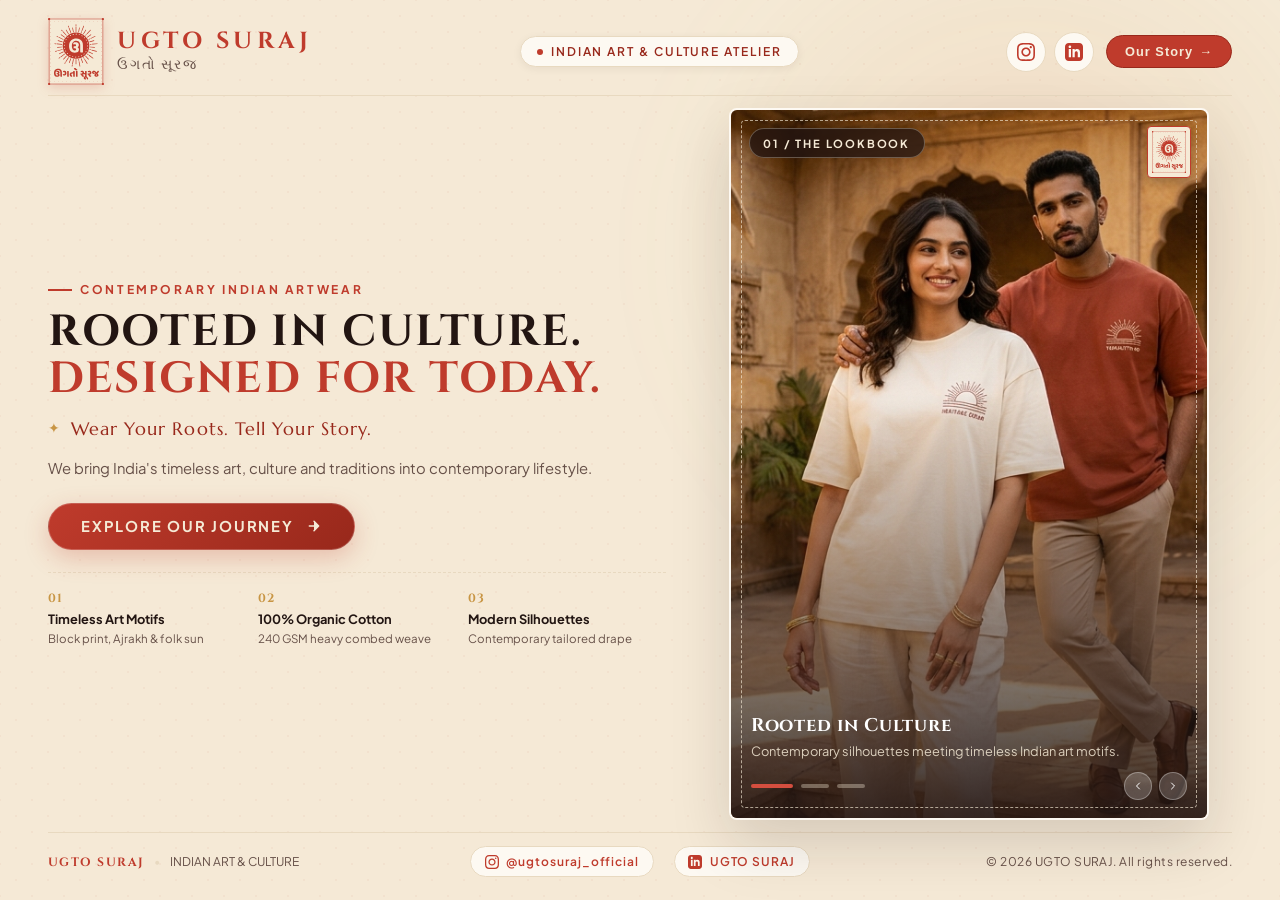
==== index.html @ 5a7ede19 "first commit" ====
<!DOCTYPE html>
<html lang="en">

<head>
  <!-- Google Tag Manager -->
  <script>(function (w, d, s, l, i) {
      w[l] = w[l] || []; w[l].push({
        'gtm.start':
          new Date().getTime(), event: 'gtm.js'
      }); var f = d.getElementsByTagName(s)[0],
        j = d.createElement(s), dl = l != 'dataLayer' ? '&l=' + l : ''; j.async = true; j.src =
          'https://www.googletagmanager.com/gtm.js?id=' + i + dl; f.parentNode.insertBefore(j, f);
    })(window, document, 'script', 'dataLayer', 'GTM-K36KQRTM');</script>
  <!-- End Google Tag Manager -->

  <meta charset="UTF-8">
  <meta name="viewport" content="width=device-width, initial-scale=1.0, viewport-fit=cover">
  <meta http-equiv="X-UA-Compatible" content="ie=edge">

  <!-- Primary Meta Tags -->
  <title>UGTO SURAJ — Rooted in Culture. Designed for Today.</title>
  <meta name="title" content="UGTO SURAJ — Rooted in Culture. Designed for Today.">
  <meta name="description"
    content="We bring India's timeless art, culture and traditions into contemporary fashion through unique T-shirt designs. Wear Your Roots. Tell Your Story.">
  <meta name="keywords"
    content="UGTO SURAJ, Indian art t-shirts, contemporary Indian fashion, cultural graphic tees, terracotta red apparel, Gujarati art clothing, organic cotton Indian tshirts, wearable Indian art, Indian traditions streetwear">
  <meta name="author" content="UGTO SURAJ">
  <meta name="robots" content="index, follow, max-image-preview:large">
  <meta name="theme-color" content="#BF3B2C">

  <!-- Favicon -->
  <link rel="icon" type="image/svg+xml" href="assets/logo.svg">
  <link rel="icon" type="image/png" sizes="32x32" href="assets/logo.png">
  <link rel="apple-touch-icon" href="assets/logo.png">
  <link rel="canonical" href="https://ugtosuraj.com/">

  <!-- Open Graph / Facebook -->
  <meta property="og:type" content="website">
  <meta property="og:url" content="https://ugtosuraj.com/">
  <meta property="og:site_name" content="UGTO SURAJ">
  <meta property="og:title" content="UGTO SURAJ — Rooted in Culture. Designed for Today.">
  <meta property="og:description"
    content="We bring India's timeless art, culture and traditions into contemporary fashion through unique T-shirt designs. Wear Your Roots. Tell Your Story.">
  <meta property="og:image" content="https://ugtosuraj.com/assets/hero-fashion.jpg">
  <meta property="og:image:width" content="1200">
  <meta property="og:image:height" content="630">
  <meta property="og:image:alt" content="UGTO SURAJ — Contemporary Indian Art &amp; Culture T-Shirt Collection">
  <meta property="og:locale" content="en_IN">

  <!-- Twitter Card -->
  <meta name="twitter:card" content="summary_large_image">
  <meta name="twitter:url" content="https://ugtosuraj.com/">
  <meta name="twitter:title" content="UGTO SURAJ — Rooted in Culture. Designed for Today.">
  <meta name="twitter:description"
    content="We bring India's timeless art, culture and traditions into contemporary fashion through unique T-shirt designs. Wear Your Roots. Tell Your Story.">
  <meta name="twitter:image" content="https://ugtosuraj.com/assets/hero-fashion.jpg">

  <!-- Google Fonts Preconnect & Stylesheets -->
  <link rel="preconnect" href="https://fonts.googleapis.com">
  <link rel="preconnect" href="https://fonts.gstatic.com" crossorigin>
  <link
    href="https://fonts.googleapis.com/css2?family=Cinzel:wght@500;600;700;800&family=Marcellus&family=Plus+Jakarta+Sans:wght@400;500;600;700&display=swap"
    rel="stylesheet">

  <!-- Main Stylesheet -->
  <link rel="stylesheet" href="css/style.css">

  <!-- Schema.org JSON-LD Structured Data -->
  <script type="application/ld+json">
  {
    "@context": "https://schema.org",
    "@graph": [
      {
        "@type": "ClothingStore",
        "@id": "https://ugtosuraj.com/#brand",
        "name": "UGTO SURAJ",
        "alternateName": "ઉગતો સૂરજ",
        "url": "https://ugtosuraj.com/",
        "logo": "https://ugtosuraj.com/assets/logo.svg",
        "image": "https://ugtosuraj.com/assets/hero-fashion.jpg",
        "description": "We bring India's timeless art, culture and traditions into contemporary fashion through unique T-shirt designs. Wear Your Roots. Tell Your Story.",
        "slogan": "Wear Your Roots. Tell Your Story.",
        "sameAs": [
          "https://www.instagram.com/ugtosuraj_official/",
          "https://www.linkedin.com/company/ugto-suraj"
        ],
        "priceRange": "$$",
        "address": {
          "@type": "PostalAddress",
          "addressCountry": "IN"
        }
      },
      {
        "@type": "WebSite",
        "@id": "https://ugtosuraj.com/#website",
        "url": "https://ugtosuraj.com/",
        "name": "UGTO SURAJ",
        "publisher": {
          "@id": "https://ugtosuraj.com/#brand"
        }
      }
    ]
  }
  </script>
</head>

<body>
  <!-- Google Tag Manager (noscript) -->
  <noscript><iframe src="https://www.googletagmanager.com/ns.html?id=GTM-K36KQRTM" height="0" width="0"
      style="display:none;visibility:hidden"></iframe></noscript>
  <!-- End Google Tag Manager (noscript) -->

  <!-- Atmospheric Background Textures -->
  <div class="solar-texture" aria-hidden="true"></div>
  <div class="sun-ambient-glow" aria-hidden="true"></div>

  <!-- Main 100vh Application Wrapper -->
  <div class="landing-wrapper">

    <!-- Top Navigation Header -->
    <header class="brand-header" role="banner">
      <div class="brand-header-left">
        <a href="/" class="logo-anchor" aria-label="UGTO SURAJ Home">
          <!-- User's Original Attached SVG Logo (Proper Prominent Size) -->
          <img src="assets/logo.svg" alt="UGTO SURAJ Logo" class="brand-logo-img" width="66" height="80">
          <div class="brand-title-group">
            <span class="brand-name">UGTO SURAJ</span>
            <span class="brand-gujarati-sub">ઉગતો સૂરજ</span>
          </div>
        </a>
      </div>

      <div class="brand-header-center">
        <span class="culture-badge-dot" aria-hidden="true"></span>
        <span class="culture-badge">INDIAN ART &amp; CULTURE ATELIER</span>
      </div>

      <div class="brand-header-right">
        <!-- Authentic Social Icons -->
        <nav class="social-links-nav" aria-label="Social Profiles">
          <!-- Instagram Icon -->
          <a href="https://www.instagram.com/ugtosuraj_official/" target="_blank" rel="noopener noreferrer"
            class="social-btn" aria-label="Follow UGTO SURAJ on Instagram" data-track="social-instagram"
            data-location="header">
            <svg viewBox="0 0 24 24" aria-hidden="true">
              <path
                d="M12 2.163c3.204 0 3.584.012 4.85.07 3.252.148 4.771 1.691 4.919 4.919.058 1.265.069 1.645.069 4.849 0 3.205-.012 3.584-.069 4.849-.149 3.225-1.664 4.771-4.919 4.919-1.266.058-1.644.07-4.85.07-3.204 0-3.584-.012-4.849-.07-3.26-.149-4.771-1.699-4.919-4.92-.058-1.265-.07-1.644-.07-4.849 0-3.204.013-3.583.07-4.849.149-3.227 1.664-4.771 4.919-4.919 1.266-.057 1.645-.069 4.849-.069zm0-2.163c-3.259 0-3.667.014-4.947.072-4.358.2-6.78 2.618-6.98 6.98-.059 1.281-.073 1.689-.073 4.948 0 3.259.014 3.668.072 4.948.2 4.358 2.618 6.78 6.98 6.98 1.281.058 1.689.072 4.948.072 3.259 0 3.668-.014 4.948-.072 4.354-.2 6.782-2.618 6.979-6.98.059-1.28.073-1.689.073-4.948 0-3.259-.014-3.667-.072-4.947-.196-4.354-2.617-6.78-6.979-6.98-1.281-.059-1.69-.073-4.949-.073zm0 5.838c-3.403 0-6.162 2.759-6.162 6.162s2.759 6.163 6.162 6.163 6.162-2.759 6.162-6.163c0-3.403-2.759-6.162-6.162-6.162zm0 10.162c-2.209 0-4-1.79-4-4 0-2.209 1.791-4 4-4s4 1.791 4 4c0 2.21-1.791 4-4 4zm6.406-11.845c-.796 0-1.441.645-1.441 1.44s.645 1.44 1.441 1.44c.795 0 1.439-.645 1.439-1.44s-.644-1.44-1.439-1.44z" />
            </svg>
          </a>

          <!-- LinkedIn Icon -->
          <a href="https://www.linkedin.com/company/ugto-suraj" target="_blank" rel="noopener noreferrer"
            class="social-btn" aria-label="Connect with UGTO SURAJ on LinkedIn" data-track="social-linkedin"
            data-location="header">
            <svg viewBox="0 0 24 24" aria-hidden="true">
              <path
                d="M19 0h-14c-2.761 0-5 2.239-5 5v14c0 2.761 2.239 5 5 5h14c2.762 0 5-2.239 5-5v-14c0-2.761-2.238-5-5-5zm-11 19h-3v-11h3v11zm-1.5-12.268c-.966 0-1.75-.79-1.75-1.764s.784-1.764 1.75-1.764 1.75.79 1.75 1.764-.783 1.764-1.75 1.764zm13.5 12.268h-3v-5.604c0-3.368-4-3.113-4 0v5.604h-3v-11h3v1.765c1.396-2.586 7-2.777 7 2.476v6.759z" />
            </svg>
          </a>
        </nav>

        <button type="button" class="header-cta-mini" data-action="open-journey" data-track="cta-journey"
          data-location="header">
          <span>Our Story</span>
          <span aria-hidden="true">→</span>
        </button>
      </div>
    </header>

    <!-- Main Hero Stage (100vh Grid) -->
    <main class="hero-stage" role="main">
      <!-- Left Column: Editorial & Brand Narrative -->
      <section class="hero-story" aria-label="Brand Overview">
        <div class="story-eyebrow">
          <span class="eyebrow-accent" aria-hidden="true"></span>
          <span>CONTEMPORARY INDIAN ARTWEAR</span>
        </div>

        <h1 class="story-headline">
          ROOTED IN CULTURE.
          <span class="highlight">DESIGNED FOR TODAY.</span>
        </h1>

        <div class="story-tagline">
          Wear Your Roots. Tell Your Story.
        </div>

        <p class="story-description">
          We bring India's timeless art, culture and traditions into contemporary lifestyle.
        </p>

        <!-- Primary Call to Action -->
        <div class="story-actions">
          <button type="button" id="cta-explore-journey" class="cta-journey-btn" data-action="open-journey"
            data-track="cta-journey" data-location="hero_primary">
            <span>Explore Our Journey</span>
            <svg class="btn-arrow-icon" viewBox="0 0 24 24" aria-hidden="true">
              <path d="M5 12h14M12 5l7 7-7 7" stroke="currentColor" stroke-width="2.2" stroke-linecap="round"
                stroke-linejoin="round" />
            </svg>
          </button>
        </div>

        <!-- Craft Pillars Micro-Row -->
        <div class="craft-pillars">
          <div class="craft-item">
            <span class="craft-number">01</span>
            <span class="craft-title">Timeless Art Motifs</span>
            <span class="craft-subtitle">Block print, Ajrakh & folk sun</span>
          </div>
          <div class="craft-item">
            <span class="craft-number">02</span>
            <span class="craft-title">100% Organic Cotton</span>
            <span class="craft-subtitle">240 GSM heavy combed weave</span>
          </div>
          <div class="craft-item">
            <span class="craft-number">03</span>
            <span class="craft-title">Modern Silhouettes</span>
            <span class="craft-subtitle">Contemporary tailored drape</span>
          </div>
        </div>
      </section>

      <!-- Right Column: Visual Exhibition & Lookbook Showcase -->
      <section class="hero-visual" aria-label="Visual Exhibition">
        <div class="fashion-showcase">
          <!-- Inset Stitched Frame -->
          <div class="showcase-inner-frame" aria-hidden="true"></div>

          <!-- Top Story Floating Badge -->
          <div class="showcase-top-badge" id="gallery-badge">01 / THE LOOKBOOK</div>

          <!-- Original Logo Stamp In Corner -->
          <div class="showcase-corner-stamp" title="UGTO SURAJ — Authenticity Seal">
            <img src="assets/logo.svg" alt="UGTO SURAJ Authentic Mark" width="36" height="44">
          </div>

          <!-- Main Interactive Image -->
          <img src="assets/hero-fashion.jpg" id="gallery-main-image"
            alt="UGTO SURAJ Editorial Lookbook — Models in Sandstone Courtyard wearing Terracotta Red &amp; Cream T-shirts"
            class="gallery-image" width="800" height="1000">

          <!-- Dark Scrim for Perfect Caption Readability -->
          <div class="showcase-gradient-scrim" aria-hidden="true"></div>

          <!-- Bottom Caption & Dynamic Switcher -->
          <div class="showcase-caption">
            <div class="caption-title" id="gallery-caption-title">Rooted in Culture</div>
            <div class="caption-desc" id="gallery-caption-desc">Contemporary silhouettes meeting timeless Indian art
              motifs.</div>

            <div class="showcase-controls">
              <!-- Visual Indicator Dots -->
              <div class="gallery-dots" role="tablist" aria-label="Visual Showcase Gallery">
                <button type="button" class="gallery-dot active" role="tab" aria-selected="true"
                  aria-label="Slide 1: Editorial Lookbook" data-index="0" data-track="gallery-switch"
                  data-title="The Lookbook"></button>
                <button type="button" class="gallery-dot" role="tab" aria-selected="false"
                  aria-label="Slide 2: Artisanal Detail & Fabric" data-index="1" data-track="gallery-switch"
                  data-title="Artisanal Detail"></button>
                <button type="button" class="gallery-dot" role="tab" aria-selected="false"
                  aria-label="Slide 3: Heirloom Roots & Atelier" data-index="2" data-track="gallery-switch"
                  data-title="The Atelier"></button>
              </div>

              <!-- Next / Prev Controls -->
              <div class="gallery-arrows">
                <button type="button" id="gallery-prev" class="gallery-arrow-btn" aria-label="Previous Image">
                  <svg viewBox="0 0 24 24">
                    <path d="M15 18l-6-6 6-6" stroke="currentColor" stroke-width="2" fill="none" stroke-linecap="round"
                      stroke-linejoin="round" />
                  </svg>
                </button>
                <button type="button" id="gallery-next" class="gallery-arrow-btn" aria-label="Next Image">
                  <svg viewBox="0 0 24 24">
                    <path d="M9 18l6-6-6-6" stroke="currentColor" stroke-width="2" fill="none" stroke-linecap="round"
                      stroke-linejoin="round" />
                  </svg>
                </button>
              </div>
            </div>
          </div>
        </div>
      </section>
    </main>

    <!-- Bottom Utility Footer -->
    <footer class="brand-footer" role="contentinfo">
      <div class="footer-left">
        <span class="footer-origin">UGTO SURAJ</span>
        <span class="footer-divider" aria-hidden="true">•</span>
        <span>INDIAN ART &amp; CULTURE</span>
      </div>

      <!-- Centered Social Media Icons -->
      <div class="footer-center">
        <a href="https://www.instagram.com/ugtosuraj_official/" target="_blank" rel="noopener noreferrer"
          class="footer-social-link" aria-label="Follow UGTO SURAJ on Instagram" data-track="social-instagram"
          data-location="footer">
          <svg viewBox="0 0 24 24" aria-hidden="true">
            <path
              d="M12 2.163c3.204 0 3.584.012 4.85.07 3.252.148 4.771 1.691 4.919 4.919.058 1.265.069 1.645.069 4.849 0 3.205-.012 3.584-.069 4.849-.149 3.225-1.664 4.771-4.919 4.919-1.266.058-1.644.07-4.85.07-3.204 0-3.584-.012-4.849-.07-3.26-.149-4.771-1.699-4.919-4.92-.058-1.265-.07-1.644-.07-4.849 0-3.204.013-3.583.07-4.849.149-3.227 1.664-4.771 4.919-4.919 1.266-.057 1.645-.069 4.849-.069zm0-2.163c-3.259 0-3.667.014-4.947.072-4.358.2-6.78 2.618-6.98 6.98-.059 1.281-.073 1.689-.073 4.948 0 3.259.014 3.668.072 4.948.2 4.358 2.618 6.78 6.98 6.98 1.281.058 1.689.072 4.948.072 3.259 0 3.668-.014 4.948-.072 4.354-.2 6.782-2.618 6.979-6.98.059-1.28.073-1.689.073-4.948 0-3.259-.014-3.667-.072-4.947-.196-4.354-2.617-6.78-6.979-6.98-1.281-.059-1.69-.073-4.949-.073zm0 5.838c-3.403 0-6.162 2.759-6.162 6.162s2.759 6.163 6.162 6.163 6.162-2.759 6.162-6.163c0-3.403-2.759-6.162-6.162-6.162zm0 10.162c-2.209 0-4-1.79-4-4 0-2.209 1.791-4 4-4s4 1.791 4 4c0 2.21-1.791 4-4 4zm6.406-11.845c-.796 0-1.441.645-1.441 1.44s.645 1.44 1.441 1.44c.795 0 1.439-.645 1.439-1.44s-.644-1.44-1.439-1.44z" />
          </svg>
          <span>@ugtosuraj_official</span>
        </a>
        <a href="https://www.linkedin.com/company/ugto-suraj" target="_blank" rel="noopener noreferrer"
          class="footer-social-link" aria-label="Connect with UGTO SURAJ on LinkedIn" data-track="social-linkedin"
          data-location="footer">
          <svg viewBox="0 0 24 24" aria-hidden="true">
            <path
              d="M19 0h-14c-2.761 0-5 2.239-5 5v14c0 2.761 2.239 5 5 5h14c2.762 0 5-2.239 5-5v-14c0-2.761-2.238-5-5-5zm-11 19h-3v-11h3v11zm-1.5-12.268c-.966 0-1.75-.79-1.75-1.764s.784-1.764 1.75-1.764 1.75.79 1.75 1.764-.783 1.764-1.75 1.764zm13.5 12.268h-3v-5.604c0-3.368-4-3.113-4 0v5.604h-3v-11h3v1.765c1.396-2.586 7-2.777 7 2.476v6.759z" />
          </svg>
          <span>UGTO SURAJ</span>
        </a>
      </div>

      <!-- Right Side Copyright -->
      <div class="footer-right">
        <span>© 2026 UGTO SURAJ. All rights reserved.</span>
      </div>
    </footer>
  </div>

  <!-- Slide-over Brand Journey Experience (Triggered by 'Explore Our Journey') -->
  <aside id="journey-drawer" class="journey-drawer" aria-hidden="true" role="dialog" aria-labelledby="journey-title">
    <div class="journey-backdrop" data-action="close-journey" tabindex="-1"></div>
    <div class="journey-panel">
      <!-- Drawer Header -->
      <div class="journey-header">
        <div>
          <h2 id="journey-title" class="journey-header-title">Our Journey</h2>
          <div class="journey-header-sub">UGTO SURAJ • BRAND GENESIS</div>
        </div>
        <button type="button" class="close-drawer-btn" data-action="close-journey" aria-label="Close Journey Drawer">
          <svg viewBox="0 0 24 24" aria-hidden="true">
            <path d="M18 6L6 18M6 6l12 12" stroke="currentColor" stroke-width="2.5" stroke-linecap="round" />
          </svg>
        </button>
      </div>

      <!-- Drawer Content -->
      <div class="journey-content">
        <!-- Chapter 01 -->
        <article class="journey-chapter">
          <span class="chapter-number">Chapter 01</span>
          <h3 class="chapter-title">The Dawn of Ugto Suraj (ઉગતો સૂરજ)</h3>
          <p class="chapter-text">
            In Indian philosophy, <em>Ugto Suraj</em> embodies the rising sun—the timeless symbol of morning light,
            renewal, and sacred beginnings. We were founded on reverence for our ancestral roots, reimagined not as
            museum relics, but as living, breathing fashion.
          </p>
        </article>

        <!-- Chapter 02 -->
        <article class="journey-chapter">
          <span class="chapter-number">Chapter 02</span>
          <h3 class="chapter-title">Art as Everyday Armor</h3>
          <p class="chapter-text">
            India's artistic traditions—from Ajrakh geometric constellations and Kalamkari narratives to vibrant
            Gujarati folk motifs—carry centuries of human mastery. We translate these intricate motifs into understated,
            refined T-shirt silhouettes that honor cultural depth with modern restraint.
          </p>
        </article>

        <!-- Chapter 03 -->
        <article class="journey-chapter">
          <span class="chapter-number">Chapter 03</span>
          <h3 class="chapter-title">Heavyweight Organic Craft</h3>
          <p class="chapter-text">
            Every garment is tailored from 240+ GSM combed organic cotton. Grown responsibly, dyed with low-impact
            minerals matching our Terracotta Red (#BF3B2C) and Classic Cream (#F5EAD6), and finished with reinforced
            collar stitching designed to withstand modern daily life.
          </p>
        </article>

        <!-- Chapter 04 -->
        <article class="journey-chapter">
          <span class="chapter-number">Chapter 04</span>
          <h3 class="chapter-title">Wear Your Roots. Tell Your Story.</h3>
          <p class="chapter-text">
            Clothing is the most intimate canvas you possess. When you slip on an UGTO SURAJ T-shirt, you don't merely
            wear a brand—you wear thousands of years of art, identity, and quiet pride.
          </p>
        </article>

        <!-- VIP Story Circle Card -->
        <div class="vip-story-card">
          <h3 class="vip-card-title">Join the Inner Circle</h3>
          <p class="vip-card-desc">
            Receive private archival essays, first previews of limited-edition artisan releases, and stories behind our
            craft.
          </p>
          <form id="vip-form" class="vip-form" aria-label="Join VIP Inner Circle">
            <input type="email" id="vip-email" class="vip-input" placeholder="Enter your email address" required
              autocomplete="email">
            <button type="submit" class="vip-submit-btn">Reserve Access</button>
          </form>
          <div id="vip-form-success" class="vip-success-message">
            ✓ Welcome to the UGTO SURAJ Circle. We will be in touch with our next chapter.
          </div>
        </div>
      </div>
    </div>
  </aside>

  <!-- Scripts -->
  <script src="js/analytics.js"></script>
  <script src="js/main.js"></script>
</body>

</html>
---- css/style.css ----
/* ==========================================================================
   UGTO SURAJ — Official Stylesheet
   Indian Heritage-Inspired Contemporary Fashion
   Palette: Terracotta Red (#BF3B2C) & Heritage Cream (#F5EAD6)
   ========================================================================== */

/* --- CSS Variables & Design Tokens --- */
:root {
  --terracotta: #BF3B2C;
  --terracotta-dark: #98281B;
  --terracotta-light: #D44E3F;
  --terracotta-soft: rgba(191, 59, 44, 0.08);
  --terracotta-glow: rgba(191, 59, 44, 0.25);

  --heritage-cream: #F5EAD6;
  --cream-light: #FAF4E9;
  --cream-surface: #FDF9F2;
  --cream-border: #E8D9C0;
  
  --gold-accent: #C89544;
  --gold-soft: rgba(200, 149, 68, 0.15);

  --text-dark: #221512;
  --text-muted: #665048;
  --text-light: #F5EAD6;

  --font-serif: 'Cinzel', 'Playfair Display', 'Georgia', serif;
  --font-editorial: 'Marcellus', 'Cinzel', serif;
  --font-sans: 'Plus Jakarta Sans', -apple-system, BlinkMacSystemFont, 'Segoe UI', Roboto, sans-serif;

  --radius-sm: 4px;
  --radius-md: 8px;
  --radius-lg: 16px;
  --radius-full: 9999px;

  --transition-fast: 0.2s cubic-bezier(0.16, 1, 0.3, 1);
  --transition-normal: 0.35s cubic-bezier(0.16, 1, 0.3, 1);
  --transition-slow: 0.6s cubic-bezier(0.16, 1, 0.3, 1);

  --shadow-sm: 0 2px 8px rgba(34, 21, 18, 0.06);
  --shadow-md: 0 8px 24px rgba(34, 21, 18, 0.09);
  --shadow-lg: 0 16px 40px rgba(191, 59, 44, 0.12);
  --shadow-editorial: 0 24px 60px rgba(34, 21, 18, 0.15);
}

/* --- Reset & Base Styles --- */
*, *::before, *::after {
  box-sizing: border-box;
  margin: 0;
  padding: 0;
}

html {
  font-size: 16px;
  -webkit-font-smoothing: antialiased;
  -moz-osx-font-smoothing: grayscale;
  text-rendering: optimizeLegibility;
  background-color: var(--heritage-cream);
  color: var(--text-dark);
}

body {
  font-family: var(--font-sans);
  background-color: var(--heritage-cream);
  color: var(--text-dark);
  line-height: 1.5;
  height: 100vh;
  height: 100dvh;
  max-height: 100dvh;
  overflow: hidden;
  position: relative;
}

body.modal-open {
  overflow: hidden;
}

/* Background Subtle Indian Textile & Solar Weave Texture */
.solar-texture, .heritage-texture {
  position: fixed;
  inset: 0;
  pointer-events: none;
  z-index: 0;
  opacity: 0.045;
  background-image: 
    radial-gradient(var(--terracotta) 1px, transparent 1px),
    radial-gradient(var(--terracotta) 1px, var(--heritage-cream) 1px);
  background-size: 32px 32px;
  background-position: 0 0, 16px 16px;
}

/* Radiant Ambient Sun Glow */
.sun-ambient-glow {
  position: fixed;
  top: -15vh;
  right: -10vw;
  width: 60vw;
  height: 60vw;
  max-width: 800px;
  max-height: 800px;
  border-radius: 50%;
  background: radial-gradient(circle, rgba(191, 59, 44, 0.12) 0%, rgba(200, 149, 68, 0.06) 40%, transparent 70%);
  pointer-events: none;
  z-index: 0;
  filter: blur(40px);
}

/* --- Stitched Line Accents (Mirroring Logo Border) --- */
.stitched-border {
  border: 1.5px dashed var(--terracotta);
}

.stitched-line {
  height: 1px;
  background-image: linear-gradient(to right, var(--terracotta) 50%, rgba(255,255,255,0) 0%);
  background-position: top;
  background-size: 8px 1px;
  background-repeat: repeat-x;
}

/* --- 100vh Master Application Container --- */
.landing-wrapper {
  position: relative;
  z-index: 1;
  display: flex;
  flex-direction: column;
  height: 100vh;
  height: 100dvh;
  max-height: 100dvh;
  width: 100%;
  padding: 0.75rem 1.5rem;
  justify-content: space-between;
}

@media (min-width: 1200px) {
  .landing-wrapper {
    padding: 1rem 3rem;
  }
}

/* ==========================================================================
   Header Navigation Bar
   ========================================================================== */
.brand-header {
  display: flex;
  align-items: center;
  justify-content: space-between;
  height: 80px;
  flex-shrink: 0;
  border-bottom: 1px solid var(--cream-border);
  padding-bottom: 0.5rem;
}

.brand-header-left {
  display: flex;
  align-items: center;
  gap: 1rem;
}

.logo-anchor {
  display: flex;
  align-items: center;
  gap: 0.85rem;
  text-decoration: none;
  color: inherit;
  transition: transform var(--transition-fast);
}

.logo-anchor:hover {
  transform: translateY(-1px);
}

.brand-logo-img {
  height: 68px;
  width: auto;
  aspect-ratio: 710 / 866;
  object-fit: contain;
  filter: drop-shadow(0 3px 6px rgba(191, 59, 44, 0.2));
  transition: transform var(--transition-fast);
}

.logo-anchor:hover .brand-logo-img {
  transform: scale(1.03);
}

.brand-title-group {
  display: flex;
  flex-direction: column;
}

.brand-name {
  font-family: var(--font-serif);
  font-size: 1.45rem;
  font-weight: 700;
  letter-spacing: 0.18em;
  color: var(--terracotta);
  line-height: 1.1;
  text-transform: uppercase;
}

.brand-gujarati-sub {
  font-size: 0.85rem;
  letter-spacing: 0.14em;
  color: var(--text-muted);
  font-weight: 500;
}

.brand-header-center {
  display: none;
}

@media (min-width: 900px) {
  .brand-header-center {
    display: flex;
    align-items: center;
    gap: 0.5rem;
    padding: 0.35rem 1rem;
    background-color: var(--cream-surface);
    border: 1px solid var(--cream-border);
    border-radius: var(--radius-full);
    font-size: 0.75rem;
    font-weight: 600;
    letter-spacing: 0.16em;
    color: var(--terracotta-dark);
    text-transform: uppercase;
    box-shadow: var(--shadow-sm);
  }

  .culture-badge-dot, .heritage-badge-dot {
    width: 6px;
    height: 6px;
    border-radius: 50%;
    background-color: var(--terracotta);
    animation: pulseDot 2.4s infinite ease-in-out;
  }
}

@keyframes pulseDot {
  0%, 100% { opacity: 0.5; transform: scale(0.9); }
  50% { opacity: 1; transform: scale(1.25); }
}

.brand-header-right {
  display: flex;
  align-items: center;
  gap: 0.75rem;
}

/* Social Icon Buttons */
.social-links-nav {
  display: flex;
  align-items: center;
  gap: 0.5rem;
}

.social-btn {
  display: inline-flex;
  align-items: center;
  justify-content: center;
  width: 40px;
  height: 40px;
  border-radius: 50%;
  background-color: var(--cream-surface);
  border: 1px solid var(--cream-border);
  color: var(--terracotta);
  text-decoration: none;
  transition: all var(--transition-fast);
  position: relative;
}

.social-btn svg {
  width: 18px;
  height: 18px;
  fill: currentColor;
  transition: transform var(--transition-fast);
}

.social-btn:hover, .social-btn:focus-visible {
  background-color: var(--terracotta);
  color: var(--heritage-cream);
  border-color: var(--terracotta);
  transform: translateY(-2px);
  box-shadow: 0 4px 12px var(--terracotta-glow);
  outline: none;
}

.social-btn:hover svg, .social-btn:focus-visible svg {
  transform: scale(1.1);
}

.header-cta-mini {
  display: none;
}

@media (min-width: 640px) {
  .header-cta-mini {
    display: inline-flex;
    align-items: center;
    gap: 0.4rem;
    font-size: 0.8rem;
    font-weight: 600;
    letter-spacing: 0.08em;
    padding: 0.5rem 1.1rem;
    background-color: var(--terracotta);
    color: var(--heritage-cream);
    border: 1px solid var(--terracotta-dark);
    border-radius: var(--radius-full);
    text-decoration: none;
    cursor: pointer;
    transition: all var(--transition-fast);
  }

  .header-cta-mini:hover {
    background-color: var(--terracotta-dark);
    transform: translateY(-1px);
    box-shadow: 0 4px 12px var(--terracotta-glow);
  }
}

/* ==========================================================================
   Hero Main Grid (100vh Core Stage)
   ========================================================================== */
.hero-stage {
  flex: 1;
  display: grid;
  grid-template-columns: 1fr;
  align-items: center;
  gap: 1.5rem;
  min-height: 0; /* Critical for 100vh flex child */
  padding: 0.75rem 0;
}

@media (min-width: 992px) {
  .hero-stage {
    grid-template-columns: 1.08fr 0.92fr;
    gap: 2.5rem;
  }
}

@media (min-width: 1400px) {
  .hero-stage {
    grid-template-columns: 1.15fr 0.85fr;
    gap: 4rem;
  }
}

/* --- Left Column: Editorial & Brand Narrative --- */
.hero-story {
  display: flex;
  flex-direction: column;
  justify-content: center;
  height: 100%;
  max-width: 660px;
}

.story-eyebrow {
  display: inline-flex;
  align-items: center;
  gap: 0.5rem;
  font-family: var(--font-sans);
  font-size: 0.75rem;
  font-weight: 700;
  letter-spacing: 0.22em;
  color: var(--terracotta);
  text-transform: uppercase;
  margin-bottom: 0.6rem;
}

.eyebrow-accent {
  width: 24px;
  height: 1.5px;
  background-color: var(--terracotta);
}

/* Master Headline */
.story-headline {
  font-family: var(--font-serif);
  font-size: clamp(1.9rem, 3.4vw, 3.25rem);
  font-weight: 700;
  line-height: 1.08;
  letter-spacing: 0.04em;
  color: var(--text-dark);
  text-transform: uppercase;
  margin-bottom: 0.85rem;
}

.story-headline .highlight {
  color: var(--terracotta);
  display: block;
}

/* Tagline */
.story-tagline {
  font-family: var(--font-editorial);
  font-size: clamp(1.05rem, 1.4vw, 1.35rem);
  font-weight: 500;
  letter-spacing: 0.06em;
  color: var(--terracotta-dark);
  margin-bottom: 0.85rem;
  display: flex;
  align-items: center;
  gap: 0.6rem;
}

.story-tagline::before {
  content: '✦';
  font-size: 0.85rem;
  color: var(--gold-accent);
}

/* Description */
.story-description {
  font-size: clamp(0.925rem, 1.1vw, 1.075rem);
  color: var(--text-muted);
  line-height: 1.6;
  max-width: 580px;
  margin-bottom: 1.4rem;
}

/* Action Area */
.story-actions {
  display: flex;
  align-items: center;
  flex-wrap: wrap;
  gap: 1rem;
  margin-bottom: 1.4rem;
}

.cta-journey-btn {
  display: inline-flex;
  align-items: center;
  justify-content: center;
  gap: 0.75rem;
  padding: 0.85rem 2rem;
  background: linear-gradient(135deg, var(--terracotta) 0%, var(--terracotta-dark) 100%);
  color: var(--heritage-cream);
  font-family: var(--font-sans);
  font-size: 0.925rem;
  font-weight: 700;
  letter-spacing: 0.12em;
  text-transform: uppercase;
  text-decoration: none;
  border: 1px solid rgba(255, 255, 255, 0.2);
  border-radius: var(--radius-full);
  box-shadow: 0 8px 24px var(--terracotta-glow);
  cursor: pointer;
  transition: all var(--transition-fast);
  position: relative;
  overflow: hidden;
}

.cta-journey-btn::before {
  content: '';
  position: absolute;
  top: 0;
  left: -100%;
  width: 100%;
  height: 100%;
  background: linear-gradient(90deg, transparent, rgba(255, 255, 255, 0.2), transparent);
  transition: left 0.6s ease;
}

.cta-journey-btn:hover::before {
  left: 100%;
}

.cta-journey-btn:hover {
  transform: translateY(-2px);
  box-shadow: 0 12px 30px rgba(191, 59, 44, 0.35);
  background: linear-gradient(135deg, var(--terracotta-light) 0%, var(--terracotta) 100%);
}

.cta-journey-btn:active {
  transform: translateY(0);
}

.btn-arrow-icon {
  width: 16px;
  height: 16px;
  fill: currentColor;
  transition: transform var(--transition-fast);
}

.cta-journey-btn:hover .btn-arrow-icon {
  transform: translateX(4px);
}

/* Craft Pillars Micro-grid */
.craft-pillars {
  display: grid;
  grid-template-columns: repeat(3, 1fr);
  gap: 0.75rem;
  padding-top: 1rem;
  border-top: 1px dashed var(--cream-border);
}

.craft-item {
  display: flex;
  flex-direction: column;
  gap: 0.2rem;
}

.craft-number {
  font-family: var(--font-serif);
  font-size: 0.75rem;
  font-weight: 700;
  color: var(--gold-accent);
  letter-spacing: 0.1em;
}

.craft-title {
  font-size: 0.8rem;
  font-weight: 700;
  color: var(--text-dark);
  line-height: 1.25;
}

.craft-subtitle {
  font-size: 0.72rem;
  color: var(--text-muted);
}

/* --- Right Column: Visual Exhibition & Lookbook Showcase --- */
.hero-visual {
  display: flex;
  flex-direction: column;
  justify-content: center;
  align-items: center;
  height: 100%;
  min-height: 0;
  position: relative;
}

.fashion-showcase {
  position: relative;
  width: 100%;
  max-width: 480px;
  height: 100%;
  max-height: calc(100vh - 160px);
  max-height: calc(100dvh - 160px);
  aspect-ratio: 4 / 5;
  border-radius: var(--radius-md);
  overflow: hidden;
  background-color: var(--cream-surface);
  box-shadow: var(--shadow-editorial);
  border: 2px solid var(--cream-surface);
}

/* Elegant Stitched Inset Border */
.showcase-inner-frame {
  position: absolute;
  inset: 10px;
  border: 1.5px dashed rgba(245, 234, 214, 0.65);
  border-radius: var(--radius-sm);
  pointer-events: none;
  z-index: 3;
}

/* Image Element */
.gallery-image {
  width: 100%;
  height: 100%;
  object-fit: cover;
  object-position: center 20%;
  display: block;
  transition: opacity 0.35s ease, transform 0.5s cubic-bezier(0.16, 1, 0.3, 1);
}

/* Luxury Overlay Gradient */
.showcase-gradient-scrim {
  position: absolute;
  inset: 0;
  background: linear-gradient(
    180deg, 
    rgba(34, 21, 18, 0.15) 0%, 
    transparent 40%, 
    rgba(34, 21, 18, 0.65) 85%, 
    rgba(34, 21, 18, 0.9) 100%
  );
  z-index: 2;
  pointer-events: none;
}

/* Top Floating Heritage Badge */
.showcase-top-badge {
  position: absolute;
  top: 18px;
  left: 18px;
  z-index: 4;
  display: inline-flex;
  align-items: center;
  gap: 0.4rem;
  padding: 0.35rem 0.85rem;
  background: rgba(34, 21, 18, 0.75);
  backdrop-filter: blur(8px);
  -webkit-backdrop-filter: blur(8px);
  color: var(--heritage-cream);
  font-size: 0.7rem;
  font-weight: 700;
  letter-spacing: 0.16em;
  text-transform: uppercase;
  border-radius: var(--radius-full);
  border: 1px solid rgba(245, 234, 214, 0.3);
}

/* Corner Heritage Monogram Stamp */
.showcase-corner-stamp {
  position: absolute;
  top: 16px;
  right: 16px;
  z-index: 4;
  width: 44px;
  height: 52px;
  background-color: var(--heritage-cream);
  border: 1px solid var(--terracotta);
  border-radius: var(--radius-sm);
  display: flex;
  align-items: center;
  justify-content: center;
  padding: 4px;
  box-shadow: 0 4px 12px rgba(0, 0, 0, 0.25);
  transition: transform var(--transition-fast);
}

.showcase-corner-stamp:hover {
  transform: rotate(-3deg) scale(1.05);
}

.showcase-corner-stamp img {
  width: 100%;
  height: 100%;
  object-fit: contain;
}

/* Bottom Gallery Info Panel */
.showcase-caption {
  position: absolute;
  bottom: 18px;
  left: 20px;
  right: 20px;
  z-index: 4;
  color: var(--heritage-cream);
}

.caption-title {
  font-family: var(--font-serif);
  font-size: 1.15rem;
  font-weight: 700;
  letter-spacing: 0.04em;
  margin-bottom: 0.2rem;
  color: #FFFFFF;
}

.caption-desc {
  font-size: 0.8rem;
  color: rgba(245, 234, 214, 0.85);
  line-height: 1.35;
  margin-bottom: 0.75rem;
}

/* Controls: Dots & Arrows */
.showcase-controls {
  display: flex;
  align-items: center;
  justify-content: space-between;
}

.gallery-dots {
  display: flex;
  align-items: center;
  gap: 0.5rem;
}

.gallery-dot {
  width: 28px;
  height: 4px;
  border-radius: 2px;
  background-color: rgba(245, 234, 214, 0.35);
  border: none;
  cursor: pointer;
  transition: all var(--transition-fast);
  padding: 0;
}

.gallery-dot.active {
  background-color: var(--terracotta-light);
  width: 42px;
}

.gallery-arrows {
  display: flex;
  gap: 0.4rem;
}

.gallery-arrow-btn {
  width: 28px;
  height: 28px;
  border-radius: 50%;
  background: rgba(255, 255, 255, 0.2);
  border: 1px solid rgba(255, 255, 255, 0.3);
  color: #FFFFFF;
  display: inline-flex;
  align-items: center;
  justify-content: center;
  cursor: pointer;
  transition: background var(--transition-fast);
}

.gallery-arrow-btn:hover {
  background: var(--terracotta);
}

.gallery-arrow-btn svg {
  width: 12px;
  height: 12px;
  fill: currentColor;
}

/* ==========================================================================
   Footer Bar
   ========================================================================== */
.brand-footer {
  display: flex;
  align-items: center;
  justify-content: space-between;
  height: 52px;
  flex-shrink: 0;
  border-top: 1px solid var(--cream-border);
  padding: 0.4rem 0 0 0;
  font-size: 0.75rem;
  color: var(--text-muted);
}

.footer-left {
  display: flex;
  align-items: center;
  gap: 0.6rem;
  flex: 1;
}

.footer-origin {
  font-family: var(--font-serif);
  font-weight: 700;
  letter-spacing: 0.12em;
  color: var(--terracotta);
}

.footer-divider {
  color: var(--cream-border);
}

.footer-center {
  display: flex;
  align-items: center;
  justify-content: center;
  gap: 1.25rem;
  flex: 1;
}

.footer-right {
  display: flex;
  align-items: center;
  justify-content: flex-end;
  flex: 1;
  font-size: 0.75rem;
  color: var(--text-muted);
  letter-spacing: 0.04em;
}

.footer-social-link {
  color: var(--terracotta);
  text-decoration: none;
  font-weight: 600;
  letter-spacing: 0.08em;
  display: inline-flex;
  align-items: center;
  gap: 0.45rem;
  padding: 0.35rem 0.85rem;
  background-color: var(--cream-surface);
  border: 1px solid var(--cream-border);
  border-radius: var(--radius-full);
  transition: all var(--transition-fast);
  font-size: 0.75rem;
}

.footer-social-link svg {
  width: 14px;
  height: 14px;
  fill: currentColor;
  transition: transform var(--transition-fast);
}

.footer-social-link:hover {
  background-color: var(--terracotta);
  color: var(--heritage-cream);
  border-color: var(--terracotta);
  transform: translateY(-2px);
  box-shadow: 0 4px 12px var(--terracotta-glow);
}

.footer-social-link:hover svg {
  transform: scale(1.15);
}

/* ==========================================================================
   Slide-over Journey Experience Drawer / Modal
   ========================================================================== */
.journey-drawer {
  position: fixed;
  inset: 0;
  z-index: 1000;
  display: flex;
  justify-content: flex-end;
  pointer-events: none;
  visibility: hidden;
  transition: visibility var(--transition-normal);
}

.journey-drawer.is-open {
  pointer-events: auto;
  visibility: visible;
}

.journey-backdrop {
  position: absolute;
  inset: 0;
  background-color: rgba(34, 21, 18, 0.65);
  backdrop-filter: blur(8px);
  -webkit-backdrop-filter: blur(8px);
  opacity: 0;
  transition: opacity var(--transition-normal);
}

.journey-drawer.is-open .journey-backdrop {
  opacity: 1;
}

.journey-panel {
  position: relative;
  z-index: 2;
  width: 100%;
  max-width: 580px;
  height: 100%;
  background-color: var(--cream-surface);
  border-left: 2px solid var(--terracotta);
  box-shadow: -10px 0 40px rgba(0, 0, 0, 0.3);
  display: flex;
  flex-direction: column;
  transform: translateX(100%);
  transition: transform var(--transition-normal);
  overflow-y: auto;
}

.journey-drawer.is-open .journey-panel {
  transform: translateX(0);
}

/* Drawer Header */
.journey-header {
  padding: 1.5rem 2rem;
  display: flex;
  align-items: center;
  justify-content: space-between;
  border-bottom: 1px solid var(--cream-border);
  background-color: var(--heritage-cream);
  position: sticky;
  top: 0;
  z-index: 10;
}

.journey-header-title {
  font-family: var(--font-serif);
  font-size: 1.25rem;
  font-weight: 700;
  letter-spacing: 0.12em;
  color: var(--terracotta);
  text-transform: uppercase;
}

.journey-header-sub {
  font-size: 0.75rem;
  letter-spacing: 0.15em;
  color: var(--text-muted);
}

.close-drawer-btn {
  width: 36px;
  height: 36px;
  border-radius: 50%;
  border: 1px solid var(--cream-border);
  background-color: var(--cream-surface);
  color: var(--terracotta);
  display: inline-flex;
  align-items: center;
  justify-content: center;
  cursor: pointer;
  transition: all var(--transition-fast);
}

.close-drawer-btn:hover {
  background-color: var(--terracotta);
  color: var(--heritage-cream);
  transform: rotate(90deg);
}

.close-drawer-btn svg {
  width: 16px;
  height: 16px;
  fill: currentColor;
}

/* Drawer Content Body */
.journey-content {
  padding: 2rem;
  display: flex;
  flex-direction: column;
  gap: 2rem;
}

/* Chapter Cards */
.journey-chapter {
  display: flex;
  flex-direction: column;
  gap: 0.6rem;
  padding: 1.25rem;
  background-color: #FFFFFF;
  border-radius: var(--radius-md);
  border: 1px solid var(--cream-border);
  position: relative;
  transition: transform var(--transition-fast), box-shadow var(--transition-fast);
}

.journey-chapter:hover {
  transform: translateY(-2px);
  box-shadow: var(--shadow-md);
  border-color: var(--terracotta);
}

.chapter-number {
  font-family: var(--font-serif);
  font-size: 0.75rem;
  font-weight: 700;
  letter-spacing: 0.15em;
  color: var(--terracotta);
  text-transform: uppercase;
}

.chapter-title {
  font-family: var(--font-serif);
  font-size: 1.15rem;
  font-weight: 700;
  color: var(--text-dark);
}

.chapter-text {
  font-size: 0.875rem;
  color: var(--text-muted);
  line-height: 1.6;
}

/* VIP Story Invitation Card */
.vip-story-card {
  padding: 1.5rem;
  background: linear-gradient(135deg, var(--terracotta) 0%, var(--terracotta-dark) 100%);
  border-radius: var(--radius-md);
  color: var(--heritage-cream);
  display: flex;
  flex-direction: column;
  gap: 0.75rem;
}

.vip-card-title {
  font-family: var(--font-serif);
  font-size: 1.25rem;
  font-weight: 700;
  letter-spacing: 0.08em;
  color: #FFFFFF;
}

.vip-card-desc {
  font-size: 0.85rem;
  line-height: 1.5;
  color: var(--heritage-cream);
}

.vip-form {
  display: flex;
  gap: 0.5rem;
  margin-top: 0.5rem;
}

.vip-input {
  flex: 1;
  padding: 0.75rem 1rem;
  border-radius: var(--radius-full);
  border: 1px solid rgba(255, 255, 255, 0.3);
  background: rgba(255, 255, 255, 0.15);
  color: #FFFFFF;
  font-family: var(--font-sans);
  font-size: 0.85rem;
  outline: none;
  transition: all var(--transition-fast);
}

.vip-input::placeholder {
  color: rgba(245, 234, 214, 0.65);
}

.vip-input:focus {
  background: rgba(255, 255, 255, 0.25);
  border-color: #FFFFFF;
}

.vip-submit-btn {
  padding: 0.75rem 1.4rem;
  border-radius: var(--radius-full);
  border: none;
  background-color: var(--heritage-cream);
  color: var(--terracotta-dark);
  font-weight: 700;
  font-size: 0.85rem;
  letter-spacing: 0.08em;
  text-transform: uppercase;
  cursor: pointer;
  transition: all var(--transition-fast);
}

.vip-submit-btn:hover {
  background-color: #FFFFFF;
  transform: translateY(-1px);
}

.vip-success-message {
  display: none;
  font-size: 0.875rem;
  font-weight: 600;
  padding: 0.75rem;
  background: rgba(255, 255, 255, 0.2);
  border-radius: var(--radius-sm);
  color: #FFFFFF;
  text-align: center;
}

/* ==========================================================================
   Responsive Viewport Refinements (100vh / Mobile / Tablet)
   ========================================================================== */

/* Mobile Landscape & Tablet adjustments */
@media (max-width: 991px) {
  body {
    height: auto;
    min-height: 100vh;
    min-height: 100dvh;
    max-height: none;
    overflow-y: auto;
    -webkit-overflow-scrolling: touch;
  }

  .landing-wrapper {
    height: auto;
    min-height: 100vh;
    min-height: 100dvh;
    max-height: none;
    padding: 1rem 1.25rem;
  }

  .brand-header {
    height: 72px;
  }

  .brand-logo-img {
    height: 60px;
  }

  .brand-name {
    font-size: 1.35rem;
  }

  .hero-stage {
    grid-template-columns: 1fr;
    gap: 2rem;
    padding: 1.25rem 0;
  }

  .hero-story {
    max-width: 100%;
    text-align: left;
  }

  .fashion-showcase {
    max-width: 460px;
    max-height: 500px;
    aspect-ratio: 4 / 4.8;
    margin: 0 auto;
  }

  .craft-pillars {
    grid-template-columns: repeat(3, 1fr);
    gap: 0.75rem;
  }
}

/* Extra Small Phones & Handhelds */
@media (max-width: 575px) {
  .landing-wrapper {
    padding: 0.75rem 1rem;
  }

  .brand-header {
    height: 68px;
    padding-bottom: 0.35rem;
  }

  .brand-logo-img {
    height: 56px;
  }

  .brand-name {
    font-size: 1.2rem;
    letter-spacing: 0.14em;
  }

  .brand-gujarati-sub {
    font-size: 0.75rem;
    letter-spacing: 0.1em;
  }

  .social-btn {
    width: 38px;
    height: 38px;
  }

  .hero-stage {
    gap: 1.5rem;
    padding: 1rem 0;
  }

  .story-eyebrow {
    font-size: 0.7rem;
    letter-spacing: 0.18em;
  }

  .story-headline {
    font-size: clamp(1.85rem, 8vw, 2.35rem);
    line-height: 1.12;
    margin-bottom: 0.75rem;
  }

  .story-tagline {
    font-size: 1.05rem;
    margin-bottom: 0.75rem;
  }

  .story-description {
    font-size: 0.9rem;
    line-height: 1.55;
    margin-bottom: 1.2rem;
  }

  .cta-journey-btn {
    width: 100%;
    padding: 0.95rem 1.75rem;
    font-size: 0.9rem;
  }

  .craft-pillars {
    grid-template-columns: repeat(3, 1fr);
    gap: 0.5rem;
    padding-top: 0.85rem;
  }

  .craft-item {
    gap: 0.15rem;
  }

  .craft-number {
    font-size: 0.7rem;
  }

  .craft-title {
    font-size: 0.75rem;
    line-height: 1.2;
  }

  .craft-subtitle {
    display: none; /* Hide micro-detail on small screens to keep height clean */
  }

  .fashion-showcase {
    max-width: 100%;
    max-height: 380px;
    aspect-ratio: 1 / 1;
    border-radius: var(--radius-md);
  }

  .caption-title {
    font-size: 1.05rem;
  }

  .caption-desc {
    font-size: 0.75rem;
    margin-bottom: 0.5rem;
  }

  .showcase-top-badge {
    top: 12px;
    left: 12px;
    font-size: 0.65rem;
    padding: 0.25rem 0.65rem;
  }

  .showcase-corner-stamp {
    top: 12px;
    right: 12px;
    width: 36px;
    height: 44px;
    padding: 3px;
  }

  .gallery-arrows {
    display: none; /* Keep it touch-swipeable on mobile */
  }

  .gallery-dots {
    width: 100%;
    justify-content: center;
  }

  .gallery-dot {
    width: 24px;
    height: 5px;
  }

  .gallery-dot.active {
    width: 36px;
  }

  .journey-panel {
    max-width: 100%;
    border-left: none;
    border-top: 3px solid var(--terracotta);
  }

  .journey-header {
    padding: 1.25rem 1.25rem;
  }

  .journey-content {
    padding: 1.25rem;
    gap: 1.5rem;
  }

  .vip-form {
    flex-direction: column;
  }

  .vip-submit-btn {
    width: 100%;
    padding: 0.85rem;
  }

  .brand-footer {
    flex-direction: column;
    height: auto;
    gap: 0.75rem;
    padding: 1rem 0 0.5rem 0;
    text-align: center;
  }

  .footer-left {
    justify-content: center;
    order: 2;
  }

  .footer-center {
    justify-content: center;
    gap: 0.75rem;
    order: 1;
    flex-wrap: wrap;
  }

  .footer-right {
    justify-content: center;
    order: 3;
    font-size: 0.7rem;
  }
}

/* High-res / Ultra-wide displays */
@media (min-width: 1600px) {
  .landing-wrapper {
    max-width: 1540px;
    margin: 0 auto;
  }

  .story-headline {
    font-size: 3.5rem;
  }

  .fashion-showcase {
    max-width: 540px;
  }
}
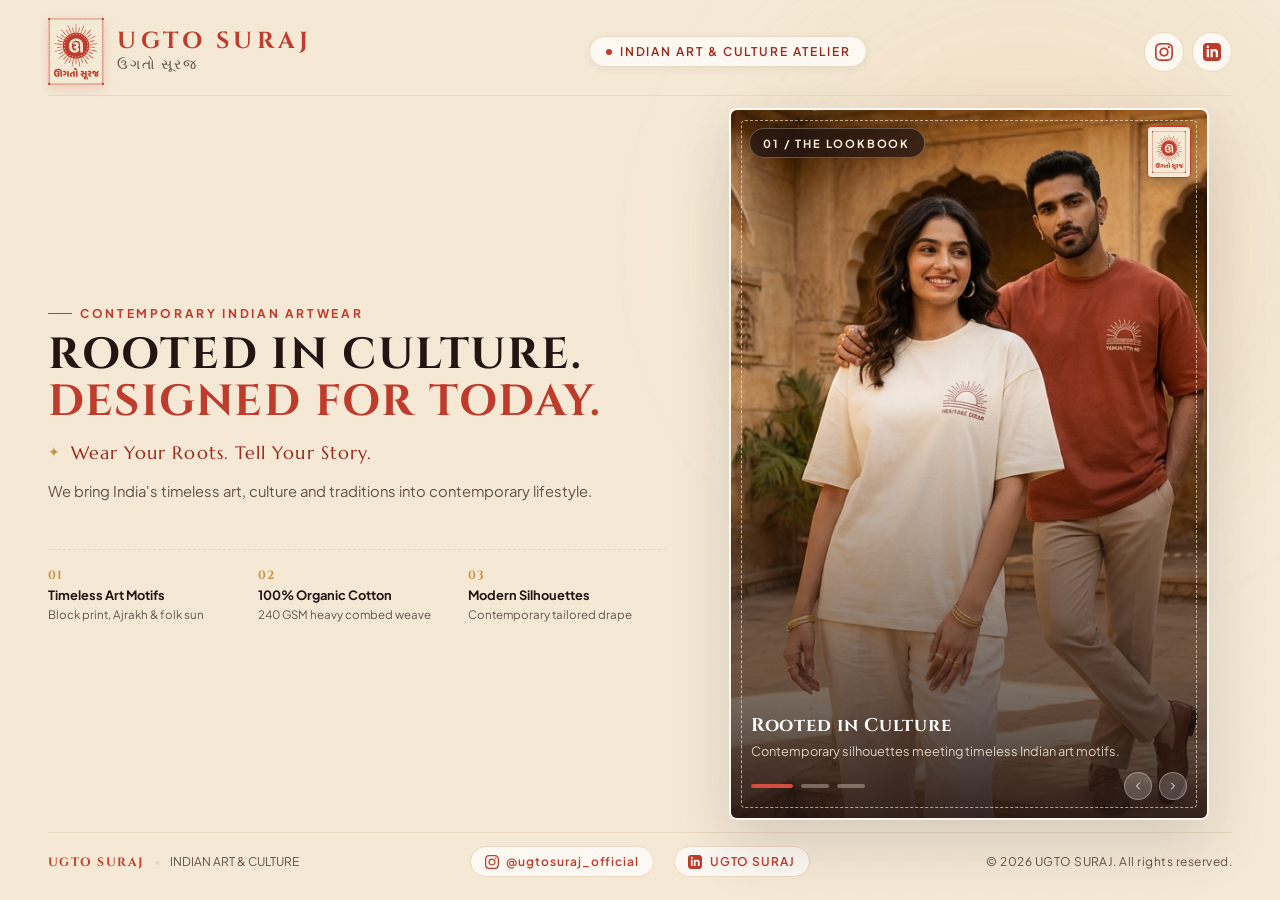
==== commit e709e0a3: "new addedd" ====
--- a/index.html
+++ b/index.html
@@ -159,11 +159,11 @@
           </a>
         </nav>
 
-        <button type="button" class="header-cta-mini" data-action="open-journey" data-track="cta-journey"
+        <!-- <button type="button" class="header-cta-mini" data-action="open-journey" data-track="cta-journey"
           data-location="header">
           <span>Our Story</span>
           <span aria-hidden="true">→</span>
-        </button>
+        </button> -->
       </div>
     </header>
 
@@ -191,14 +191,14 @@
 
         <!-- Primary Call to Action -->
         <div class="story-actions">
-          <button type="button" id="cta-explore-journey" class="cta-journey-btn" data-action="open-journey"
+          <!-- <button type="button" id="cta-explore-journey" class="cta-journey-btn" data-action="open-journey"
             data-track="cta-journey" data-location="hero_primary">
             <span>Explore Our Journey</span>
             <svg class="btn-arrow-icon" viewBox="0 0 24 24" aria-hidden="true">
               <path d="M5 12h14M12 5l7 7-7 7" stroke="currentColor" stroke-width="2.2" stroke-linecap="round"
                 stroke-linejoin="round" />
             </svg>
-          </button>
+          </button> -->
         </div>
 
         <!-- Craft Pillars Micro-Row -->
